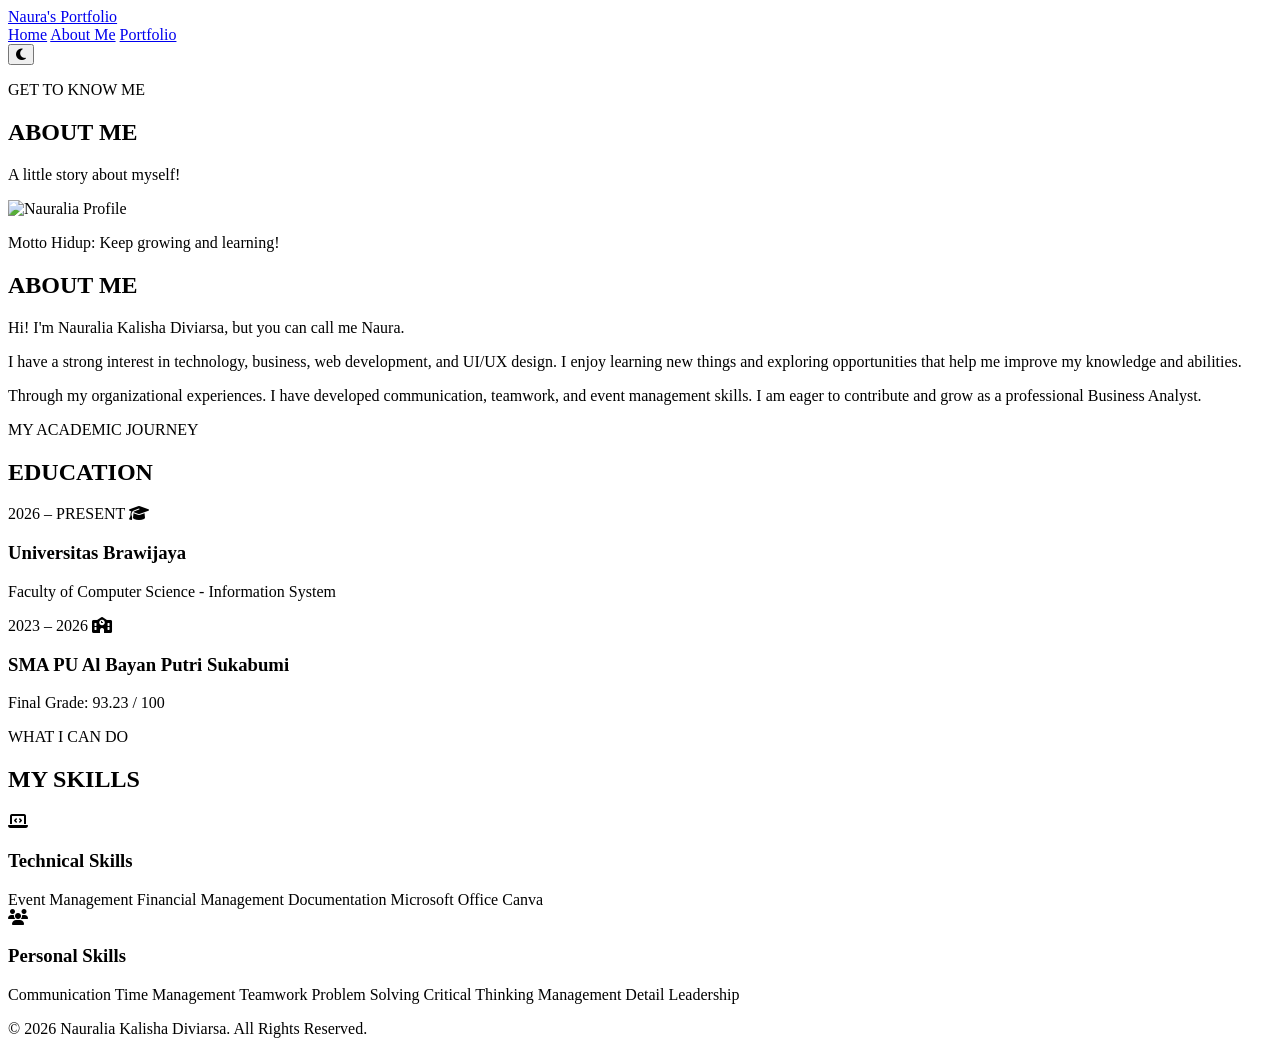
==== about.html @ dfed9130 "Add files via upload" ====
<!DOCTYPE html>
<html lang="en">
<head>
    <meta charset="UTF-8">
    <meta name="viewport" content="width=device-width, initial-scale=1.0">
    <title>About Me | Naura's Portfolio</title>

    <link rel="stylesheet" href="css/style.css">
    <script src="js/script.js" defer></script>

    <link href="https://fonts.googleapis.com/css2?family=Press+Start+2P&family=Nunito:wght@400;600;700;800;900&family=Caveat:wght@400;600;700&family=DM+Sans:wght@400;500;600;700&display=swap" rel="stylesheet">

    <link rel="stylesheet" href="https://cdnjs.cloudflare.com/ajax/libs/font-awesome/6.5.2/css/all.min.css">
</head>

<body>

<header class="navbar">
    <a href="index.html" class="logo">Naura's Portfolio</a>
    <nav>
        <a href="index.html">Home</a>
        <a href="about.html" class="active">About Me</a>
        <a href="portfolio.html">Portfolio</a>
    </nav>
    <button id="themeButton" class="theme-button">
        <i class="fas fa-moon"></i>
    </button>
</header>

<main>

    <section class="page-cover">
        <div class="page-paper">
            <p class="section-label">GET TO KNOW ME</p>
            <h1 class="pixel-title small-title">
                ABOUT ME
            </h1>
            <p class="handwriting">
                A little story about myself!
            </p>
        </div>
    </section>

    <section class="about-notebook">
        <div class="notebook-photo">
            <div class="photo-paper">
                <img src="images/profile.jpeg" alt="Nauralia Profile">
            </div>
            <p class="handwriting">Motto Hidup: Keep growing and learning!</p>
        </div>

        <div class="notebook-content">
            <h2 class="pixel-heading">ABOUT ME</h2>
            <p>
                Hi! I'm Nauralia Kalisha Diviarsa, but you can call me Naura.
            </p>
            <p>
                I have a strong interest in technology, business, web development, and UI/UX design.
                I enjoy learning new things and exploring opportunities
                that help me improve my knowledge and abilities.
            </p>
            <p>
                Through my organizational experiences. I have
                developed communication, teamwork,
                and event management skills. I am eager to contribute 
                and grow as a professional Business Analyst.
            </p>
        </div>
    </section>

    <section class="content-section">
        <p class="section-label">MY ACADEMIC JOURNEY</p>
        <h2 class="pixel-heading">EDUCATION</h2>
        <div class="paper-grid">
            <div class="paper-card">
                <span class="date-label">2026 – PRESENT</span>
                <i class="fas fa-graduation-cap card-icon"></i>
                <h3>Universitas Brawijaya</h3>
                <p>Faculty of Computer Science - Information System</p>
            </div>
            <div class="paper-card">
                <span class="date-label">2023 – 2026</span>
                <i class="fas fa-school card-icon"></i>
                <h3>SMA PU Al Bayan Putri Sukabumi</h3>
                <p>Final Grade: 93.23 / 100</p>
            </div>
        </div>
    </section>

    <section class="content-section">
        <p class="section-label">WHAT I CAN DO</p>
        <h2 class="pixel-heading">MY SKILLS</h2>
        <div class="paper-grid three-columns">
            <div class="paper-card">
                <i class="fas fa-laptop-code card-icon"></i>
                <h3>Technical Skills</h3>
                <div class="skill-tags">
                    <span>Event Management</span>
                    <span>Financial Management</span>
                    <span>Documentation</span>
                    <span>Microsoft Office</span>
                    <span>Canva</span>
                </div>
            </div>

            <div class="paper-card">
                <i class="fas fa-users card-icon"></i>
                <h3>Personal Skills</h3>
                <div class="skill-tags">
                    <span>Communication</span>
                    <span>Time Management</span>
                    <span>Teamwork</span>
                    <span>Problem Solving</span>
                    <span>Critical Thinking</span>
                    <span>Management Detail</span>
                    <span>Leadership</span>
                </div>
            </div>
        </div>
    </section>

</main>

<footer>
    <p>© 2026 Nauralia Kalisha Diviarsa. All Rights Reserved.</p>
</footer>

</body>
</html>
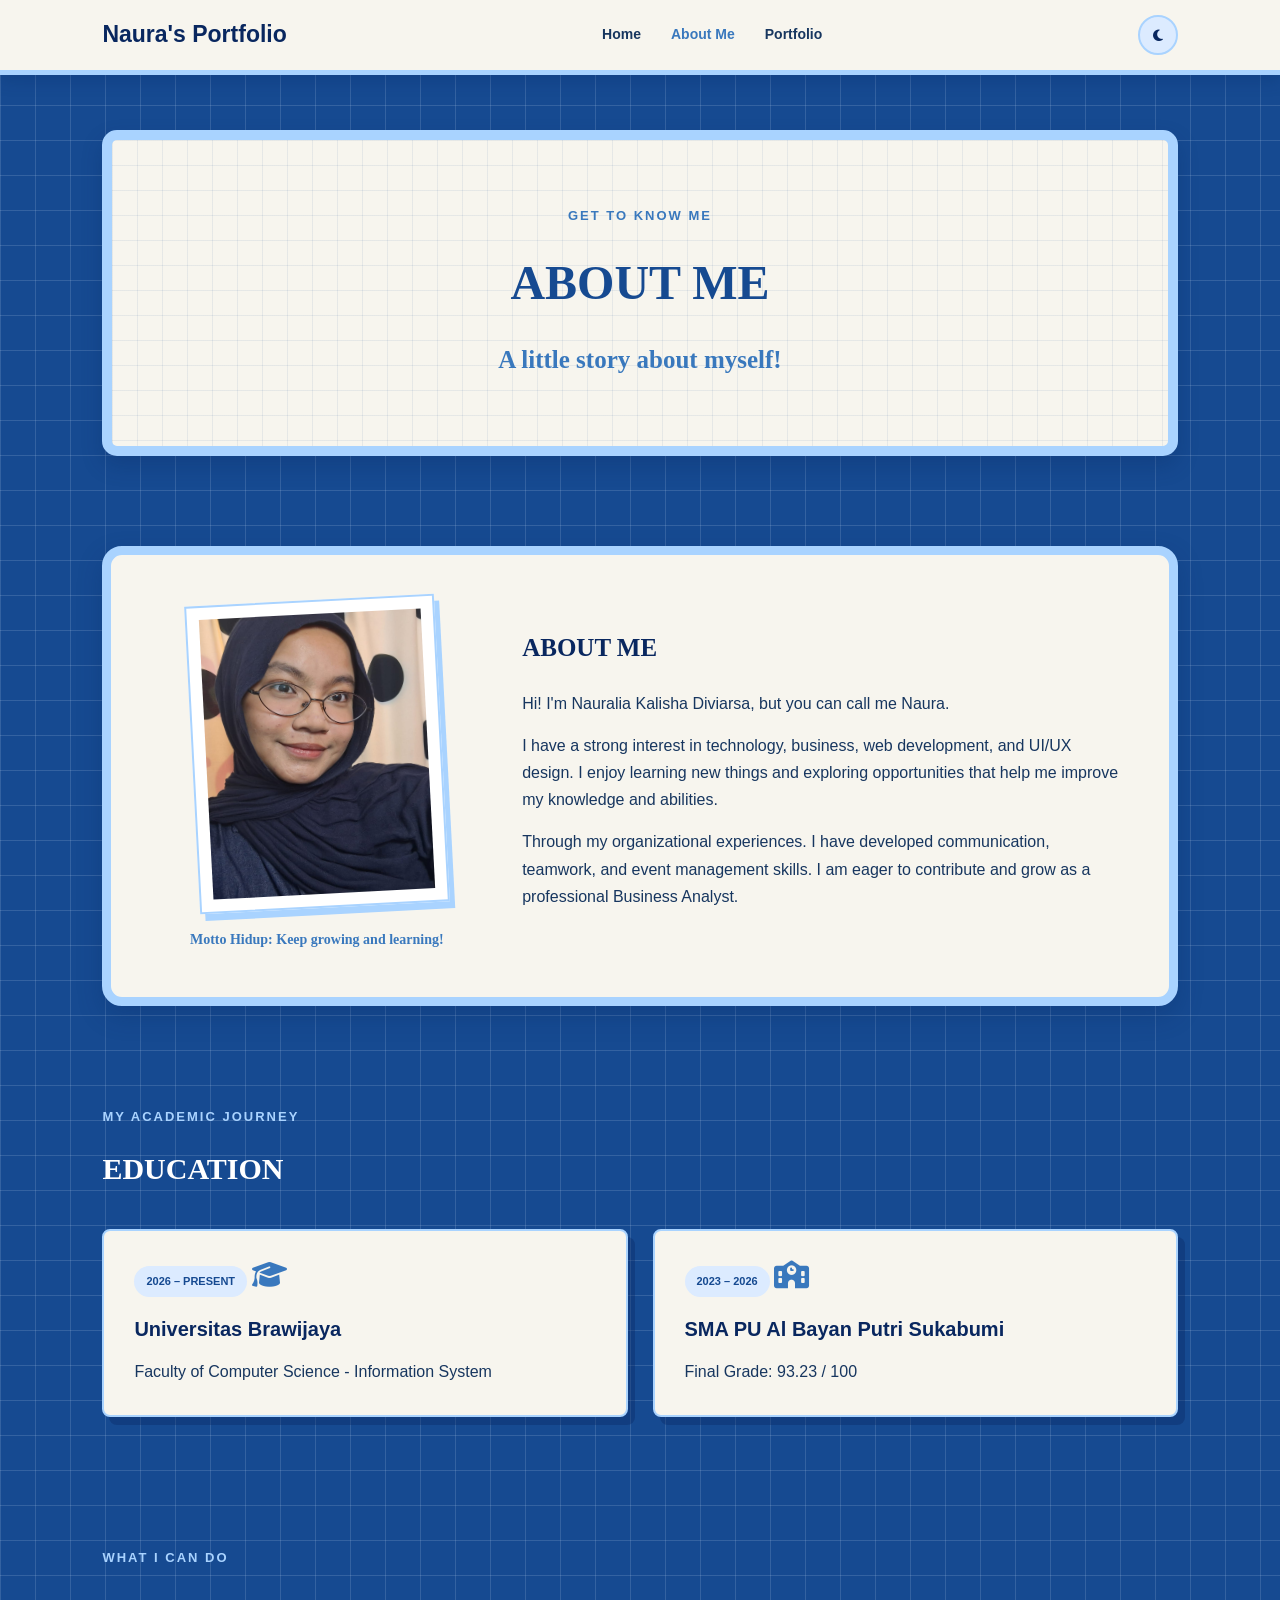
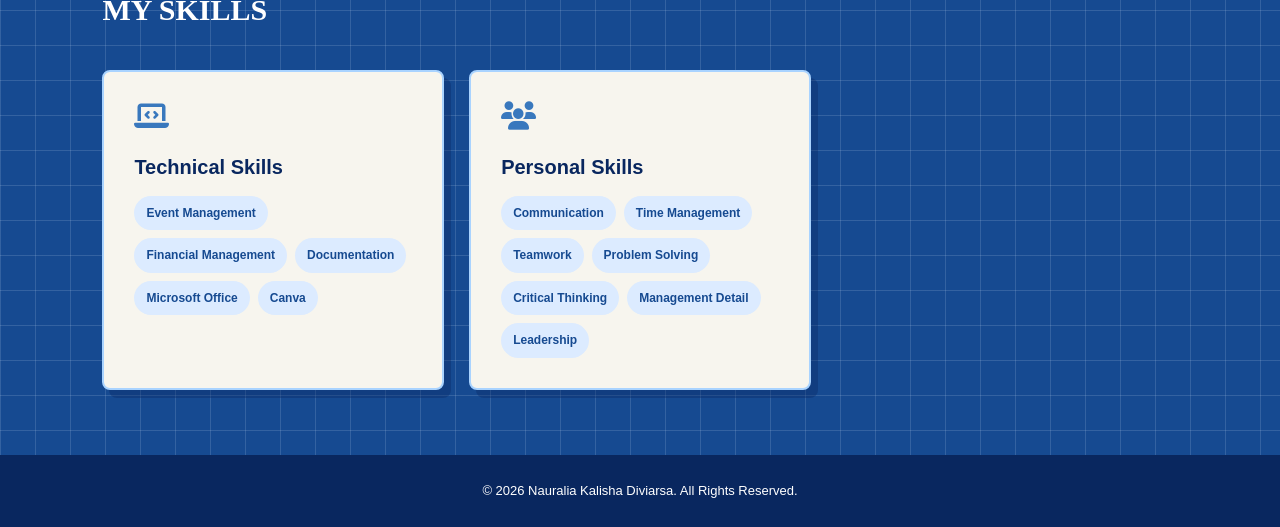
==== commit 06e63a18: "Add files via upload" ====
--- a/about.html
+++ b/about.html
@@ -5,8 +5,8 @@
     <meta name="viewport" content="width=device-width, initial-scale=1.0">
     <title>About Me | Naura's Portfolio</title>
 
-    <link rel="stylesheet" href="css/style.css">
-    <script src="js/script.js" defer></script>
+    <link rel="stylesheet" href="style.css">
+    <script src="script.js" defer></script>
 
     <link href="https://fonts.googleapis.com/css2?family=Press+Start+2P&family=Nunito:wght@400;600;700;800;900&family=Caveat:wght@400;600;700&family=DM+Sans:wght@400;500;600;700&display=swap" rel="stylesheet">
 
@@ -44,7 +44,7 @@
     <section class="about-notebook">
         <div class="notebook-photo">
             <div class="photo-paper">
-                <img src="images/profile.jpeg" alt="Nauralia Profile">
+                <img src="profile.jpeg" alt="Nauralia Profile">
             </div>
             <p class="handwriting">Motto Hidup: Keep growing and learning!</p>
         </div>
--- a/style.css
+++ b/style.css
@@ -0,0 +1,909 @@
+@import url('https://fonts.googleapis.com/css2?family=Press+Start+2P&family=Nunito:wght@400;600;700;800;900&family=Caveat:wght@400;600;700&family=DM+Sans:wght@400;500;600;700&display=swap');
+
+:root {
+    --navy: #09275F;
+    --blue: #164A91;
+    --medium-blue: #3978BD;
+    --light-blue: #A9D3FF;
+    --pale-blue: #DCEBFF;
+    --paper: #F7F5EE;
+    --white: #FFFFFF;
+    --text: #17365F;
+    --shadow: rgba(9, 39, 95, 0.25);
+}
+
+body.dark-mode {
+    --navy: #DCEBFF;
+    --blue: #A9D3FF;
+    --medium-blue: #79B5F0;
+    --light-blue: #3978BD;
+    --pale-blue: #17365F;
+    --paper: #234b7b;
+    --white: #10294A;
+    --text: #E6F1FF;
+    --shadow: rgba(0, 0, 0, 0.3);
+}
+
+* {
+    margin: 0;
+    padding: 0;
+    box-sizing: border-box;
+    scroll-behavior: smooth;
+}
+
+body {
+    background-color: var(--blue);
+    background-image:
+        linear-gradient(rgba(220, 235, 255, 0.15) 1px, transparent 1px),
+        linear-gradient(90deg, rgba(220, 235, 255, 0.15) 1px, transparent 1px);
+    background-size: 35px 35px;
+    color: var(--text);
+    font-family: 'Nunito', sans-serif;
+    line-height: 1.7;
+    transition: 0.3s;
+}
+
+a {
+    text-decoration: none;
+    color: inherit;
+}
+
+h1, h2, h3, h4 {
+    color: var(--navy);
+}
+
+p {
+    font-family: 'DM Sans', sans-serif;
+}
+
+.pixel-title,
+.pixel-heading {
+    font-family: 'Press Start 2P', cursive;
+    line-height: 1.7;
+}
+
+.handwriting {
+    font-family: 'Caveat', cursive;
+    font-size: 25px;
+    color: var(--medium-blue);
+    font-weight: 700;
+}
+
+.section-label {
+    font-family: 'Nunito', sans-serif;
+    color: var(--medium-blue);
+    font-weight: 900;
+    font-size: 13px;
+    letter-spacing: 2px;
+    margin-bottom: 15px;
+}
+
+.navbar {
+    display: flex;
+    justify-content: space-between;
+    align-items: center;
+    padding: 15px 8%;
+    background: var(--paper);
+    border-bottom: 5px solid var(--light-blue);
+    position: sticky;
+    top: 0;
+    z-index: 100;
+    box-shadow: 0 5px 15px var(--shadow);
+}
+
+.logo {
+    font-family: 'Nunito', sans-serif;
+    font-size: 23px;
+    font-weight: 900;
+    color: var(--navy);
+}
+
+.navbar nav {
+    display: flex;
+    gap: 30px;
+}
+
+.navbar nav a {
+    font-weight: 900;
+    font-size: 14px;
+}
+
+.navbar nav a:hover,
+.navbar nav a.active {
+    color: var(--medium-blue);
+}
+
+.theme-button {
+    background: var(--pale-blue);
+    border: 2px solid var(--light-blue);
+    border-radius: 50%;
+    width: 40px;
+    height: 40px;
+    color: var(--navy);
+    cursor: pointer;
+}
+
+.cover-section {
+    padding: 65px 8%;
+}
+
+.cover-paper {
+    position: relative;
+    background-color: var(--paper);
+    background-image:
+        linear-gradient(rgba(22, 74, 145, 0.08) 1px, transparent 1px),
+        linear-gradient(90deg, rgba(22, 74, 145, 0.08) 1px, transparent 1px);
+    background-size: 25px 25px;
+    min-height: 500px;
+    border-radius: 15px;
+    border: 12px solid var(--light-blue);
+    box-shadow: 0 12px 25px var(--shadow);
+    display: flex;
+    flex-direction: column;
+    justify-content: center;
+    align-items: center;
+    text-align: center;
+    overflow: hidden;
+    padding: 50px 20px;
+}
+
+.cover-paper::before {
+    content: "";
+    position: absolute;
+    top: 0;
+    left: 0;
+    width: 100%;
+    height: 18px;
+    background: var(--medium-blue);
+}
+
+.cover-year {
+    color: var(--medium-blue);
+    font-weight: 900;
+    letter-spacing: 4px;
+    margin-bottom: 25px;
+}
+
+.cover-paper h1 {
+    font-size: clamp(45px, 8vw, 95px);
+    color: var(--blue);
+    text-shadow: 4px 4px 0 var(--light-blue);
+}
+
+.cover-paper .handwriting {
+    margin-top: 15px;
+}
+
+.cover-description {
+    max-width: 500px;
+    margin-top: 15px;
+}
+
+.cover-button {
+    background: var(--blue);
+    color: white;
+    padding: 12px 25px;
+    border-radius: 30px;
+    margin-top: 25px;
+    font-weight: 900;
+    transition: 0.3s;
+}
+
+.cover-button:hover {
+    background: var(--navy);
+    transform: translateY(-4px);
+}
+
+.decoration {
+    position: absolute;
+    font-size: 55px;
+}
+
+.folder {
+    top: 45px;
+    left: 55px;
+}
+
+.pencil {
+    bottom: 35px;
+    right: 65px;
+}
+
+.star {
+    top: 70px;
+    right: 90px;
+    color: var(--medium-blue);
+}
+
+.intro-section {
+    margin: 40px 8%;
+    padding: 45px;
+    background: var(--paper);
+    border: 10px solid var(--light-blue);
+    border-radius: 20px;
+    box-shadow: 0 10px 25px var(--shadow);
+    display: grid;
+    grid-template-columns: 0.8fr 1.5fr;
+    gap: 45px;
+    align-items: center;
+}
+
+.intro-photo-area {
+    text-align: center;
+}
+
+.hello-title {
+    font-family: 'Press Start 2P', cursive;
+    font-size: 35px;
+    color: var(--medium-blue);
+    margin-bottom: 20px;
+}
+
+.photo-paper {
+    background: white;
+    padding: 12px;
+    border: 2px solid var(--light-blue);
+    box-shadow: 5px 7px 0 var(--light-blue);
+    transform: rotate(-3deg);
+    max-width: 250px;
+    margin: 0 auto 20px;
+}
+
+.photo-paper img {
+    width: 100%;
+    height: 280px;
+    object-fit: cover;
+    display: block;
+}
+
+.intro-photo-area h3 {
+    font-family: 'Nunito', sans-serif;
+    font-size: 19px;
+    margin-top: 20px;
+}
+
+.student-label {
+    color: var(--medium-blue);
+    font-weight: 800;
+    font-size: 13px;
+}
+
+.intro-information p {
+    margin-bottom: 15px;
+}
+
+.intro-information .pixel-heading {
+    font-size: 27px;
+    margin-bottom: 20px;
+}
+
+.mini-information {
+    display: grid;
+    grid-template-columns: repeat(3, 1fr);
+    gap: 12px;
+    margin-top: 25px;
+}
+
+.mini-card {
+    background: var(--pale-blue);
+    padding: 15px;
+    border-radius: 10px;
+    text-align: center;
+}
+
+.mini-card h3 {
+    font-family: 'Nunito', sans-serif;
+    font-size: 25px;
+}
+
+.mini-card p {
+    font-size: 11px;
+    margin: 0;
+}
+
+.text-button {
+    display: inline-block;
+    color: var(--medium-blue);
+    font-weight: 900;
+    margin-top: 20px;
+}
+
+.greeting-section {
+    background: var(--paper);
+    margin: 40px 8%;
+    padding: 55px 25px;
+    text-align: center;
+    border: 7px solid var(--light-blue);
+    border-radius: 20px;
+    box-shadow: 0 8px 20px var(--shadow);
+}
+
+.greeting-section .pixel-heading {
+    font-size: 30px;
+    margin-bottom: 15px;
+}
+
+.blue-button {
+    background: var(--blue);
+    color: white;
+    padding: 13px 25px;
+    border: none;
+    border-radius: 25px;
+    margin-top: 20px;
+    cursor: pointer;
+    font-family: 'Nunito', sans-serif;
+    font-weight: 900;
+}
+
+.blue-button:hover {
+    background: var(--navy);
+}
+
+.explore-section {
+    padding: 65px 8%;
+    text-align: center;
+}
+
+.explore-section .pixel-heading {
+    font-size: 28px;
+    color: white;
+    margin-bottom: 35px;
+}
+
+.explore-grid {
+    display: grid;
+    grid-template-columns: repeat(2, 1fr);
+    gap: 25px;
+}
+
+.explore-card {
+    background: var(--paper);
+    padding: 35px;
+    border: 6px solid var(--light-blue);
+    border-radius: 12px;
+    box-shadow: 0 8px 15px var(--shadow);
+    text-align: left;
+    transition: 0.3s;
+}
+
+.explore-card:hover {
+    transform: translateY(-8px) rotate(-1deg);
+}
+
+.explore-card i {
+    font-size: 35px;
+    color: var(--medium-blue);
+    margin-bottom: 15px;
+}
+
+.explore-card h3 {
+    font-family: 'Press Start 2P', cursive;
+    font-size: 14px;
+    margin-bottom: 15px;
+}
+
+.explore-card span {
+    display: inline-block;
+    color: var(--medium-blue);
+    font-weight: 900;
+    margin-top: 15px;
+}
+
+.page-cover {
+    padding: 55px 8%;
+}
+
+.page-paper {
+    background: var(--paper);
+    background-image:
+        linear-gradient(rgba(22, 74, 145, 0.08) 1px, transparent 1px),
+        linear-gradient(90deg, rgba(22, 74, 145, 0.08) 1px, transparent 1px);
+    background-size: 25px 25px;
+    padding: 65px 20px;
+    text-align: center;
+    border: 10px solid var(--light-blue);
+    border-radius: 15px;
+    box-shadow: 0 10px 20px var(--shadow);
+}
+
+.small-title {
+    font-size: clamp(25px, 5vw, 48px);
+    color: var(--blue);
+}
+
+.page-paper .handwriting {
+    margin-top: 15px;
+}
+
+.about-notebook {
+    margin: 35px 8%;
+    padding: 45px;
+    background: var(--paper);
+    border: 9px solid var(--light-blue);
+    border-radius: 20px;
+    box-shadow: 0 10px 25px var(--shadow);
+    display: grid;
+    grid-template-columns: 0.8fr 1.5fr;
+    gap: 45px;
+    align-items: center;
+}
+
+.notebook-photo {
+    text-align: center;
+}
+
+.notebook-photo h3 {
+    margin-top: 25px;
+    font-family: 'Nunito', sans-serif;
+}
+
+.notebook-photo p {
+    font-size: 14px;
+}
+
+.notebook-content .pixel-heading {
+    font-size: 25px;
+    margin-bottom: 20px;
+}
+
+.notebook-content p {
+    margin-bottom: 15px;
+}
+
+.content-section {
+    padding: 65px 8%;
+}
+
+.content-section > .section-label {
+    color: var(--light-blue);
+}
+
+.content-section > .pixel-heading {
+    color: white;
+    font-size: clamp(20px, 3vw, 30px);
+    margin-bottom: 35px;
+}
+
+.paper-grid {
+    display: grid;
+    grid-template-columns: repeat(2, 1fr);
+    gap: 25px;
+}
+
+.three-columns {
+    grid-template-columns: repeat(3, 1fr);
+}
+
+.paper-card {
+    background: var(--paper);
+    padding: 30px;
+    border-radius: 8px;
+    border: 2px solid var(--light-blue);
+    box-shadow: 7px 8px 0 rgba(9, 39, 95, 0.35);
+    position: relative;
+    transition: 0.3s;
+}
+
+.paper-card:hover {
+    transform: translateY(-5px) rotate(-1deg);
+}
+
+.card-icon {
+    display: block;
+    color: var(--medium-blue);
+    font-size: 28px;
+    margin-bottom: 20px;
+}
+
+.paper-card h3 {
+    font-family: 'Nunito', sans-serif;
+    font-size: 20px;
+    margin-bottom: 12px;
+}
+
+.date-label {
+    display: inline-block;
+    background: var(--pale-blue);
+    color: var(--blue);
+    padding: 6px 12px;
+    border-radius: 20px;
+    font-size: 11px;
+    font-weight: 900;
+    margin-bottom: 15px;
+}
+
+.skill-tags {
+    display: flex;
+    flex-wrap: wrap;
+    gap: 8px;
+}
+
+.skill-tags span {
+    background: var(--pale-blue);
+    color: var(--blue);
+    padding: 7px 12px;
+    border-radius: 20px;
+    font-size: 12px;
+    font-weight: 800;
+}
+
+.award-card h3 {
+    font-size: 17px;
+}
+
+.contents-section {
+    padding: 65px 8%;
+    background: rgba(9, 39, 95, 0.25);
+    text-align: center;
+}
+
+.contents-section > .pixel-heading {
+    color: white;
+    font-size: clamp(20px, 4vw, 32px);
+    margin-bottom: 40px;
+}
+
+.contents-grid {
+    display: grid;
+    grid-template-columns: repeat(2, 1fr);
+    gap: 30px;
+    max-width: 900px;
+    margin: auto;
+}
+
+.contents-card {
+    background: var(--paper);
+    padding: 25px;
+    text-align: left;
+    border-radius: 8px;
+    border: 3px solid var(--light-blue);
+    box-shadow: 8px 9px 0 rgba(9, 39, 95, 0.4);
+    transition: 0.3s;
+    transform: rotate(-1deg);
+}
+
+.contents-card:nth-child(even) {
+    transform: rotate(1deg);
+}
+
+.contents-card:hover {
+    transform: translateY(-8px) rotate(0);
+}
+
+.contents-card span {
+    font-family: 'Press Start 2P', cursive;
+    color: var(--medium-blue);
+    font-size: 20px;
+}
+
+.contents-card h3 {
+    font-family: 'Nunito', sans-serif;
+    font-weight: 900;
+    margin: 15px 0 5px;
+}
+
+.contents-card p {
+    font-size: 13px;
+}
+
+.experience-paper {
+    background: var(--paper);
+    padding: 35px;
+    border: 3px solid var(--light-blue);
+    border-radius: 12px;
+    box-shadow: 8px 9px 0 rgba(9, 39, 95, 0.35);
+    margin-bottom: 35px;
+    position: relative;
+}
+
+.experience-heading {
+    display: flex;
+    align-items: flex-start;
+    gap: 20px;
+}
+
+.project-number {
+    font-family: 'Press Start 2P', cursive;
+    font-size: 25px;
+    color: var(--medium-blue);
+}
+
+.experience-heading h3 {
+    font-family: 'Nunito', sans-serif;
+    font-size: 22px;
+}
+
+.role {
+    color: var(--medium-blue);
+    font-weight: 900;
+    margin-top: 5px;
+}
+
+.experience-line {
+    height: 3px;
+    background: var(--pale-blue);
+    margin: 25px 0;
+}
+
+.experience-paper h4 {
+    font-family: 'Nunito', sans-serif;
+    margin-bottom: 10px;
+    font-size: 18px;
+}
+
+.experience-paper ul {
+    padding-left: 22px;
+    margin-top: 15px;
+}
+
+.experience-paper li {
+    margin-bottom: 10px;
+}
+
+.achievement-sticker {
+    display: inline-block;
+    background: var(--pale-blue);
+    color: var(--blue);
+    padding: 12px 17px;
+    border-radius: 8px;
+    margin-top: 25px;
+    font-size: 13px;
+    font-weight: 900;
+}
+
+.contact-section {
+    margin: 45px 8%;
+    padding: 55px 25px;
+    background: var(--paper);
+    border: 8px solid var(--light-blue);
+    border-radius: 20px;
+    text-align: center;
+    box-shadow: 0 10px 20px var(--shadow);
+}
+
+.contact-section .pixel-heading {
+    font-size: clamp(20px, 4vw, 32px);
+}
+
+.contact-section .handwriting {
+    margin-top: 15px;
+}
+
+.social-links {
+    display: flex;
+    justify-content: center;
+    align-items: center;
+    flex-wrap: wrap;
+    gap: 18px;
+    margin-top: 30px;
+}
+
+.social-item {
+    display: flex;
+    align-items: center;
+    gap: 10px;
+    padding: 13px 20px;
+    background: var(--pale-blue);
+    color: var(--navy);
+    border: 2px solid var(--light-blue);
+    border-radius: 10px;
+    font-weight: 900;
+    transition: 0.3s;
+}
+
+.social-item i {
+    font-size: 23px;
+}
+
+.social-item:hover {
+    transform: translateY(-5px) rotate(-2deg);
+    box-shadow: 4px 5px 0 var(--light-blue);
+}
+
+.works-grid {
+    display: grid;
+    grid-template-columns: repeat(3, minmax(0, 1fr));
+    justify-content: center;
+    align-items: start;
+    gap: 25px;
+    max-width: 1050px;
+    margin: 35px auto;
+}
+.work-card {
+    width: 100%;
+    max-width: 320px;
+    margin: 0 auto;
+    padding: 10px;
+    background-color: white;
+    border: 3px solid var(--light-blue);
+    border-radius: 14px;
+    overflow: hidden;
+    box-shadow: 6px 7px 0 rgba(9, 39, 95, 0.25);
+    transition: 0.3s;
+}
+
+.work-image {
+    width: 100%;
+    height: auto;
+    overflow: hidden;
+    border-radius: 8px;
+    background: transparent;
+}
+
+.work-image img {
+    display: block;
+    width: 100%;
+    height: auto;
+    object-fit: contain;
+    border-radius: 8px;
+}
+
+.works-section > .section-label {
+    color: #A9D3FF;
+    margin-left: 0;
+}
+
+.works-section > .pixel-heading {
+    color: #FFFFFF;
+    font-size: clamp(24px, 3vw, 36px);
+    text-shadow: 3px 3px 0 #09275F;
+    margin-left: 0;
+    padding-left: 0;
+    text-indent: 0;
+}
+
+.works-description {
+    color: #DCEBFF;
+    padding-left: 8%;
+    padding-right: 8%;
+}
+
+.featured-research {
+    grid-column: 1 / -1;
+    width: 100%;
+    max-width: 850px;
+    margin: 15px auto;
+    padding: 16px;
+    border: 3px solid var(--light-blue);
+    border-radius: 22px;
+    background: var(--paper);
+    box-shadow: 5px 6px 0 var(--light-blue);
+}
+
+.featured-research .project-image {
+    width: 100%;
+    height: auto;
+    aspect-ratio: 1.56 / 1;
+    margin: 0;
+    border-radius: 14px;
+    overflow: hidden;
+}
+
+.featured-research .project-image img {
+    width: 100%;
+    height: 100%;
+    object-fit: cover;
+}
+
+.research-caption {
+    display: flex;
+    align-items: center;
+    gap: 9px;
+    margin: 12px 5px;
+}
+
+.research-caption h3 {
+    margin: 0;
+    font-size: 23px;
+    font-weight: 500;
+    color: var(--navy);
+}
+
+.document-icon {
+    font-size: 23px;
+}
+
+.research-description {
+    padding: 0 5px 10px;
+}
+
+.research-description .project-link {
+    display: inline-block;
+    margin-top: 2px;
+    font-size: 15px;
+}
+
+footer {
+    background: var(--navy);
+    color: white;
+    padding: 25px;
+    text-align: center;
+    font-size: 13px;
+}
+
+@media (max-width: 850px) {
+    .intro-section,
+    .about-notebook {
+        grid-template-columns: 1fr;
+    }
+    .three-columns {
+        grid-template-columns: repeat(2, 1fr);
+    }
+    .mini-information {
+        grid-template-columns: 1fr;
+    }
+}
+
+@media (max-width: 600px) {
+    .navbar {
+        flex-wrap: wrap;
+        gap: 15px;
+        padding: 15px 5%;
+    }
+    .navbar nav {
+        order: 3;
+        width: 100%;
+        justify-content: center;
+        gap: 18px;
+    }
+    .navbar nav a {
+        font-size: 12px;
+    }
+    .cover-section,
+    .page-cover {
+        padding: 35px 5%;
+    }
+    .cover-paper {
+        min-height: 400px;
+    }
+    .cover-paper h1 {
+        font-size: 45px;
+    }
+    .intro-section,
+    .about-notebook {
+        margin: 25px 5%;
+        padding: 25px;
+    }
+    .explore-grid,
+    .paper-grid,
+    .three-columns,
+    .contents-grid {
+        grid-template-columns: 1fr;
+    }
+    .content-section {
+        padding: 45px 6%;
+    }
+    .experience-paper {
+        padding: 22px;
+    }
+    .experience-heading {
+        flex-direction: column;
+    }
+    .social-links {
+        flex-direction: column;
+    }
+    .social-item {
+        width: 100%;
+        justify-content: center;
+    }
+}
+
+@media (max-width: 600px) {
+    .coin-gallery {
+        flex-wrap: wrap;
+    }
+    .coin-gallery img {
+        width: 100%;
+        height: auto;
+    }
+}
+
+@media (max-width: 600px) {
+    .featured-research {
+        padding: 10px;
+    }
+
+    .research-caption h3 {
+        font-size: 18px;
+    }
+}
